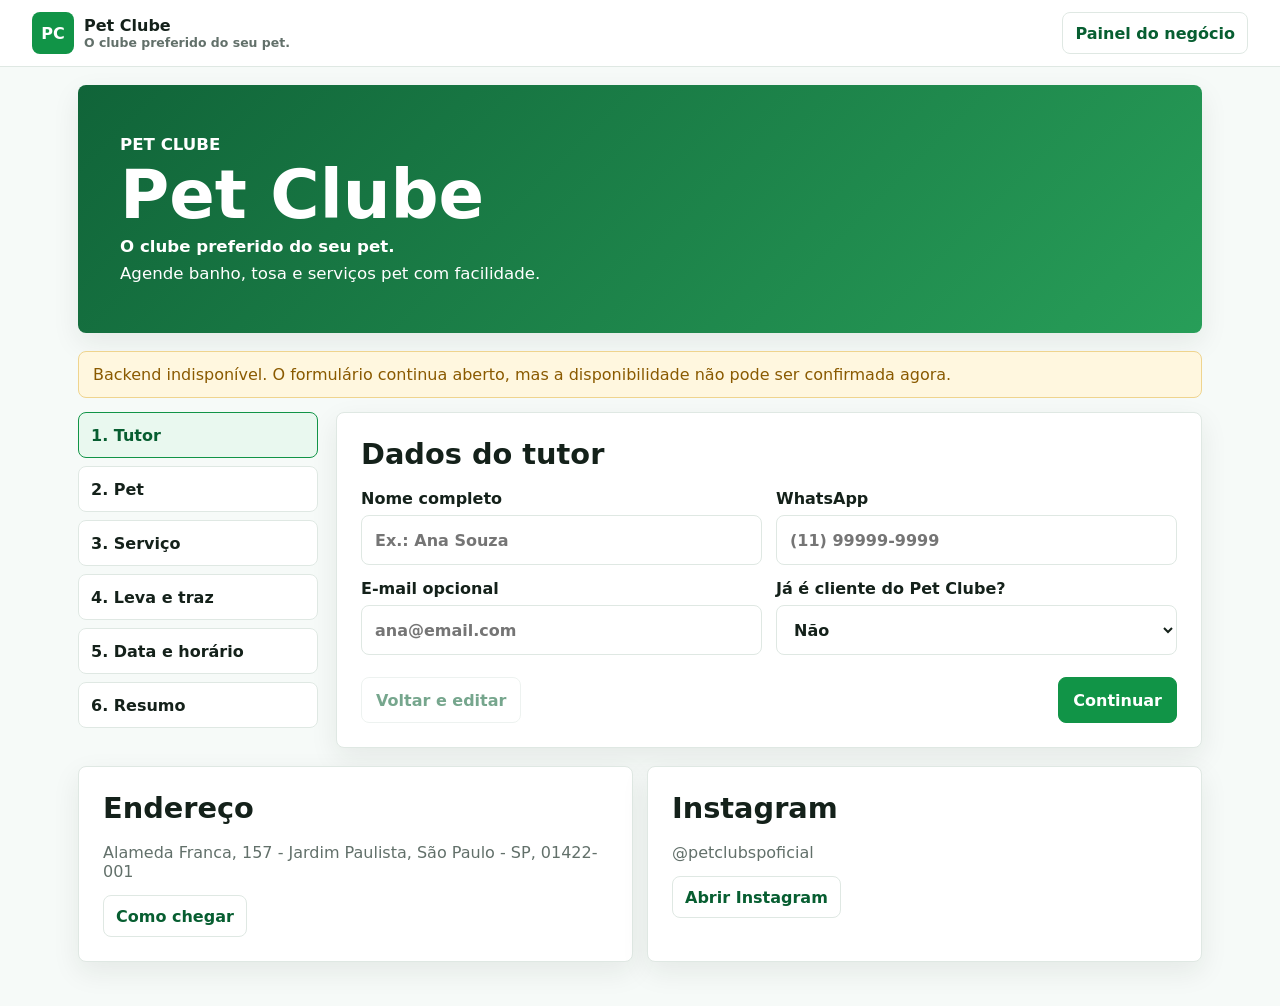
==== index.html @ 9b39ac16 "Add files via upload" ====
<!doctype html>
<html lang="pt-BR">
  <head>
    <meta charset="UTF-8" />
    <meta name="viewport" content="width=device-width, initial-scale=1.0" />
    <title>Pet Clube | Agendamento</title>
    <link rel="stylesheet" href="styles.css" />
    <script>
      window.PETCLUB_API_URL = window.location.hostname.endsWith("github.io")
        ? "https://api.petintelligence.com.br"
        : "";
    </script>
    <script src="app.js" defer></script>
  </head>
  <body class="client-shell">
    <header class="client-topbar">
      <a class="client-brand" href="index.html" aria-label="Pet Clube">
        <span>PC</span>
        <div>
          <strong>Pet Clube</strong>
          <small>O clube preferido do seu pet.</small>
        </div>
      </a>
      <a class="owner-entry" href="owner.html">Painel do negócio</a>
    </header>

    <main class="client-main">
      <section class="client-hero compact-hero">
        <div>
          <p class="eyebrow">Pet Clube</p>
          <h1>Pet Clube</h1>
          <p class="hero-slogan">O clube preferido do seu pet.</p>
          <p>Agende banho, tosa e serviços pet com facilidade.</p>
        </div>
      </section>

      <div id="api-warning" class="notice hidden"></div>
      <div id="success-message" class="success hidden">
        <strong>Agendamento recebido!</strong>
        <span>Em breve a equipe do Pet Clube irá confirmar.</span>
      </div>

      <section class="step-layout">
        <aside class="steps-nav" aria-label="Etapas do agendamento">
          <button class="step-tab active" type="button" data-step="0">1. Tutor</button>
          <button class="step-tab" type="button" data-step="1">2. Pet</button>
          <button class="step-tab" type="button" data-step="2">3. Serviço</button>
          <button class="step-tab" type="button" data-step="3">4. Leva e traz</button>
          <button class="step-tab" type="button" data-step="4">5. Data e horário</button>
          <button class="step-tab" type="button" data-step="5">6. Resumo</button>
        </aside>

        <form id="booking-form" class="step-panel">
          <div class="form-step active" data-step-panel="0">
            <h2>Dados do tutor</h2>
            <div class="field-grid two">
              <label>Nome completo
                <input name="tutor_name" autocomplete="name" required placeholder="Ex.: Ana Souza" />
              </label>
              <label>WhatsApp
                <input name="whatsapp" inputmode="tel" autocomplete="tel" required placeholder="(11) 99999-9999" />
              </label>
              <label>E-mail opcional
                <input name="email" type="email" autocomplete="email" placeholder="ana@email.com" />
              </label>
              <label>Já é cliente do Pet Clube?
                <select name="returning_customer" id="returning-customer" required>
                  <option value="Não">Não</option>
                  <option value="Sim">Sim</option>
                </select>
              </label>
            </div>
            <div id="known-client-box" class="known-client hidden">
              <button type="button" id="load-known-client" class="button secondary">Buscar dados salvos por WhatsApp</button>
              <p id="known-client-message" class="muted">Usa dados salvos neste navegador quando existirem.</p>
            </div>
          </div>

          <div class="form-step" data-step-panel="1">
            <h2>Dados do pet</h2>
            <div class="field-grid two">
              <label>Nome do pet
                <input name="pet_name" required placeholder="Ex.: Jack" />
              </label>
              <label>Tipo do pet
                <select name="pet_type" required>
                  <option>Cachorro</option>
                  <option>Gato</option>
                  <option>Outro</option>
                </select>
              </label>
              <label>Porte
                <select name="pet_size" required>
                  <option>Pequeno</option>
                  <option>Médio</option>
                  <option>Grande</option>
                  <option>Gigante</option>
                </select>
              </label>
              <label class="span-2">Observações/preferências
                <textarea name="notes" placeholder="Alergia, medo, preferência de shampoo, comportamento ou cuidado especial"></textarea>
              </label>
            </div>
          </div>

          <div class="form-step" data-step-panel="2">
            <h2>Escolha o serviço</h2>
            <p class="step-copy">Escolha um serviço principal obrigatório e, se quiser, adicione extras.</p>
            <h3>Serviço principal</h3>
            <div id="primary-service-options" class="service-grid"></div>
            <h3>Serviços adicionais</h3>
            <div id="additional-service-options" class="addon-grid"></div>
          </div>

          <div class="form-step" data-step-panel="3">
            <h2>Leva e traz</h2>
            <label>Você precisa de leva e traz?
              <select name="transport_option" id="transport-option" required>
                <option>Não, vou levar até a loja</option>
                <option>Sim, buscar meu pet</option>
                <option>Sim, entregar meu pet</option>
                <option>Sim, buscar e entregar</option>
              </select>
            </label>
            <p id="dog-taxi-note" class="field-note hidden">Dog Taxi foi escolhido como adicional e aparecerá no resumo.</p>
            <div id="transport-fields" class="field-grid two hidden">
              <label>Endereço completo
                <input name="address" placeholder="Rua, número" />
              </label>
              <label>Complemento
                <input name="address_complement" placeholder="Apto, bloco, casa" />
              </label>
              <label>Bairro
                <input name="neighborhood" placeholder="Ex.: Jardim Paulista" />
              </label>
              <label>Ponto de referência
                <input name="reference_point" placeholder="Ex.: próximo à padaria" />
              </label>
              <label>Link de localização opcional
                <input name="location_link" type="url" placeholder="https://..." />
              </label>
              <label>Melhor horário para buscar
                <input name="preferred_pickup_time" type="time" />
              </label>
            </div>
          </div>

          <div class="form-step" data-step-panel="4">
            <h2>Data e horário</h2>
            <div class="field-grid two">
              <label>Data desejada
                <input name="appointment_date" id="appointment-date" type="date" required />
              </label>
              <label>Horário desejado
                <select name="appointment_hour" id="appointment-hour" required>
                  <option value="">Selecione uma data</option>
                </select>
              </label>
            </div>
            <p id="date-message" class="field-note"></p>
            <div class="business-hours-box">
              <strong>Horário de funcionamento</strong>
              <span>Segunda a sexta: 09:00 - 17:30</span>
              <span>Sábado: 09:00 - 16:30</span>
              <span>Domingo: Fechado</span>
            </div>
          </div>

          <div class="form-step" data-step-panel="5">
            <h2>Resumo</h2>
            <div id="booking-summary" class="summary-list"></div>
          </div>

          <div class="form-actions">
            <button type="button" class="button secondary" id="back-button">Voltar e editar</button>
            <button type="button" class="button" id="next-button">Continuar</button>
            <button type="submit" class="button primary hidden" id="confirm-button">Confirmar agendamento</button>
          </div>
        </form>
      </section>

      <section class="info-grid">
        <article class="info-card">
          <h2>Endereço</h2>
          <p>Alameda Franca, 157 - Jardim Paulista, São Paulo - SP, 01422-001</p>
          <a class="button-link secondary" href="https://www.google.com/maps/place/Alameda+Franca,+157+-+Jardim+Paulista,+S%C3%A3o+Paulo+-+SP,+01422-001/@-23.5676,-46.657,17z/data=!4m6!3m5!1s0x94ce59c5cbec8611:0x60436cb995cb015e!8m2!3d-23.5676645!4d-46.6570084!16s%2Fg%2F11rgfzb416?hl=en&entry=ttu&g_ep=EgoyMDI2MDYyOS4wIKXMDSoASAFQAw%3D%3D" target="_blank" rel="noreferrer">Como chegar</a>
        </article>
        <article class="info-card">
          <h2>Instagram</h2>
          <p>@petclubspoficial</p>
          <a class="button-link secondary" href="https://instagram.com/petclubspoficial" target="_blank" rel="noreferrer">Abrir Instagram</a>
        </article>
      </section>
    </main>
  </body>
</html>
---- styles.css ----
:root {
  --green: #119447;
  --green-dark: #075e31;
  --green-soft: #e9f8ef;
  --ink: #14211a;
  --muted: #62706a;
  --line: #dfe8e3;
  --bg: #f6faf8;
  --white: #ffffff;
  --warning: #8a5a00;
  --warning-bg: #fff7df;
  --success-bg: #e5f7ec;
  --danger: #b3261e;
  --radius: 8px;
  --shadow: 0 10px 28px rgba(20, 33, 26, 0.08);
}

* { box-sizing: border-box; }
html { scroll-behavior: smooth; }
body {
  margin: 0;
  color: var(--ink);
  background: var(--bg);
  font-family: Inter, ui-sans-serif, system-ui, -apple-system, BlinkMacSystemFont, "Segoe UI", sans-serif;
}
button, input, select, textarea { font: inherit; }
a { color: inherit; }
.hidden { display: none !important; }
.muted { color: var(--muted); }

.client-topbar, .owner-topbar {
  position: sticky;
  top: 0;
  z-index: 20;
  display: flex;
  align-items: center;
  justify-content: space-between;
  gap: 14px;
  padding: 12px clamp(14px, 4vw, 32px);
  background: rgba(255, 255, 255, .95);
  border-bottom: 1px solid var(--line);
  backdrop-filter: blur(12px);
}
.client-brand, .owner-brand {
  display: inline-flex;
  align-items: center;
  gap: 10px;
  color: var(--ink);
  text-decoration: none;
}
.client-brand span, .owner-brand span {
  display: grid;
  width: 42px;
  height: 42px;
  place-items: center;
  color: var(--white);
  background: var(--green);
  border-radius: var(--radius);
  font-weight: 900;
}
.client-brand strong, .client-brand small, .owner-brand strong, .owner-brand small { display: block; }
.client-brand small, .owner-brand small { color: var(--muted); font-size: .78rem; font-weight: 700; }
.owner-entry, .button-link {
  display: inline-flex;
  align-items: center;
  justify-content: center;
  min-height: 42px;
  padding: 9px 12px;
  border: 1px solid var(--line);
  border-radius: var(--radius);
  background: var(--white);
  color: var(--green-dark);
  text-decoration: none;
  font-weight: 800;
}

.client-main, .owner-page {
  width: min(1180px, 100%);
  margin: 0 auto;
  padding: 18px clamp(12px, 4vw, 28px) 44px;
}
.client-hero {
  margin-bottom: 18px;
  padding: clamp(22px, 5vw, 42px);
  color: var(--white);
  background: linear-gradient(135deg, rgba(7, 94, 49, .96), rgba(17, 148, 71, .9));
  border-radius: var(--radius);
  box-shadow: var(--shadow);
}
.compact-hero h1 {
  margin: 6px 0;
  font-size: clamp(2.3rem, 9vw, 4.2rem);
  line-height: 1;
  letter-spacing: 0;
}
.client-hero p { max-width: 640px; margin: 8px 0; font-size: 1.04rem; }
.eyebrow { margin: 0 0 8px; font-size: .78rem; font-weight: 900; text-transform: uppercase; }
.hero-slogan { font-weight: 800; }

.step-layout {
  display: grid;
  grid-template-columns: 240px minmax(0, 1fr);
  gap: 18px;
  align-items: start;
}
.steps-nav {
  display: grid;
  gap: 8px;
  position: sticky;
  top: 82px;
}
.step-tab {
  width: 100%;
  min-height: 46px;
  padding: 12px;
  border: 1px solid var(--line);
  border-radius: var(--radius);
  background: var(--white);
  color: var(--ink);
  text-align: left;
  cursor: pointer;
  font-weight: 750;
}
.step-tab.active {
  color: var(--green-dark);
  background: var(--green-soft);
  border-color: var(--green);
  font-weight: 900;
}
.step-panel, .info-card, .owner-panel {
  background: var(--white);
  border: 1px solid var(--line);
  border-radius: var(--radius);
  padding: clamp(16px, 4vw, 24px);
  box-shadow: var(--shadow);
}
.form-step { display: none; }
.form-step.active { display: block; }
h1, h2, h3 { letter-spacing: 0; }
h2 { margin: 0 0 18px; font-size: clamp(1.35rem, 4vw, 1.8rem); }
h3 { margin: 18px 0 10px; font-size: 1rem; }
.step-copy { margin: -8px 0 8px; color: var(--muted); }

.field-grid { display: grid; gap: 14px; }
.field-grid.two { grid-template-columns: repeat(2, minmax(0, 1fr)); }
.span-2 { grid-column: 1 / -1; }
label { display: grid; gap: 7px; color: var(--ink); font-weight: 800; }
input, select, textarea {
  width: 100%;
  min-height: 50px;
  padding: 12px 13px;
  color: var(--ink);
  background: var(--white);
  border: 1px solid var(--line);
  border-radius: var(--radius);
}
textarea { min-height: 104px; resize: vertical; line-height: 1.45; }
input:focus, select:focus, textarea:focus {
  outline: 3px solid rgba(17, 148, 71, .18);
  border-color: var(--green);
}
.known-client, .business-hours-box, .field-note {
  margin-top: 14px;
}
.known-client, .business-hours-box {
  display: grid;
  gap: 7px;
  padding: 12px;
  background: var(--green-soft);
  border: 1px solid rgba(17, 148, 71, .24);
  border-radius: var(--radius);
}
.business-hours-box span { color: var(--muted); }
.field-note { color: var(--muted); font-weight: 750; }
.warning-text { color: var(--warning); }

.service-grid {
  display: grid;
  grid-template-columns: repeat(3, minmax(0, 1fr));
  gap: 10px;
}
.service-card, .addon-card {
  min-height: 86px;
  padding: 14px;
  border: 1px solid var(--line);
  border-radius: var(--radius);
  background: var(--white);
  text-align: left;
  cursor: pointer;
}
.service-card.active, .addon-card:has(input:checked) {
  border-color: var(--green);
  background: var(--green-soft);
}
.service-card strong, .service-card small, .addon-card strong, .addon-card small { display: block; }
.service-card small, .addon-card small { margin-top: 6px; color: var(--muted); }
.addon-grid { display: grid; grid-template-columns: repeat(3, minmax(0, 1fr)); gap: 10px; }
.addon-card { display: flex; align-items: flex-start; gap: 10px; font-weight: 700; }
.addon-card input { width: 20px; min-height: 20px; margin-top: 2px; }

.form-actions {
  display: flex;
  justify-content: space-between;
  gap: 10px;
  margin-top: 22px;
}
.button, .status-button {
  display: inline-flex;
  align-items: center;
  justify-content: center;
  min-height: 46px;
  padding: 10px 14px;
  border: 1px solid var(--green);
  border-radius: var(--radius);
  background: var(--green);
  color: var(--white);
  font-weight: 900;
  cursor: pointer;
  text-decoration: none;
}
.button.secondary, .button-link.secondary {
  background: var(--white);
  color: var(--green-dark);
  border-color: var(--line);
}
.button.primary { background: var(--green); color: var(--white); }
.button:disabled { cursor: not-allowed; opacity: .55; }
.summary-list { display: grid; gap: 10px; }
.summary-item {
  display: flex;
  justify-content: space-between;
  gap: 12px;
  padding: 11px 0;
  border-bottom: 1px solid var(--line);
}
.summary-item span { color: var(--muted); }
.summary-item strong { text-align: right; }
.notice, .success {
  display: grid;
  gap: 4px;
  margin-bottom: 14px;
  padding: 13px 14px;
  border-radius: var(--radius);
}
.notice { color: var(--warning); background: var(--warning-bg); border: 1px solid #efd48e; }
.success { background: var(--success-bg); border: 1px solid #b9dfc7; }
.info-grid { display: grid; grid-template-columns: repeat(2, minmax(0, 1fr)); gap: 14px; margin-top: 18px; }
.info-card p { margin: 0 0 14px; color: var(--muted); }

.owner-shell { background: #f5f7f6; }
.owner-topbar { position: sticky; max-width: none; }
.owner-page { max-width: 1180px; }
.owner-heading {
  display: flex;
  align-items: end;
  justify-content: space-between;
  gap: 16px;
  margin: 8px 0 16px;
}
.owner-heading p { margin: 0 0 8px; color: var(--green-dark); font-weight: 900; }
.owner-heading h1 { margin: 0; font-size: clamp(1.7rem, 5vw, 2.8rem); }
.owner-tools { padding: 10px 12px; background: var(--white); border: 1px dashed var(--line); border-radius: var(--radius); }
.filters-row { display: grid; grid-template-columns: 220px 220px; gap: 12px; margin-bottom: 14px; }
.table-wrap { overflow-x: auto; }
table { width: 100%; border-collapse: collapse; min-width: 820px; }
th, td { padding: 13px 12px; border-bottom: 1px solid var(--line); text-align: left; vertical-align: top; }
th { color: var(--muted); font-size: .82rem; text-transform: uppercase; }
td span, td small { display: block; margin-top: 4px; color: var(--muted); }
.status-pill {
  display: inline-flex;
  min-width: 96px;
  justify-content: center;
  padding: 6px 9px;
  border-radius: 999px;
  background: var(--green-soft);
  color: var(--green-dark);
  font-weight: 850;
}
.status-cancelado { color: var(--danger); background: #fdeceb; }
.status-finalizado { color: #425466; background: #eef2f5; }
.status-actions { display: flex; flex-wrap: wrap; gap: 7px; max-width: 440px; }
.status-button { min-height: 34px; padding: 7px 9px; font-size: .82rem; background: #ffffff; color: var(--green-dark); border-color: var(--line); }

@media (max-width: 860px) {
  .client-topbar, .owner-topbar, .owner-heading { align-items: stretch; flex-direction: column; }
  .owner-entry, .owner-topbar .button-link { width: 100%; }
  .step-layout { grid-template-columns: 1fr; }
  .steps-nav {
    position: static;
    grid-template-columns: repeat(2, minmax(0, 1fr));
  }
  .step-tab { min-height: 44px; padding: 10px; }
  .field-grid.two, .service-grid, .addon-grid, .info-grid, .filters-row { grid-template-columns: 1fr; }
  .span-2 { grid-column: auto; }
  .form-actions { flex-direction: column; }
  .form-actions .button { width: 100%; }
  .summary-item { align-items: flex-start; flex-direction: column; gap: 4px; }
  .summary-item strong { text-align: left; }
}
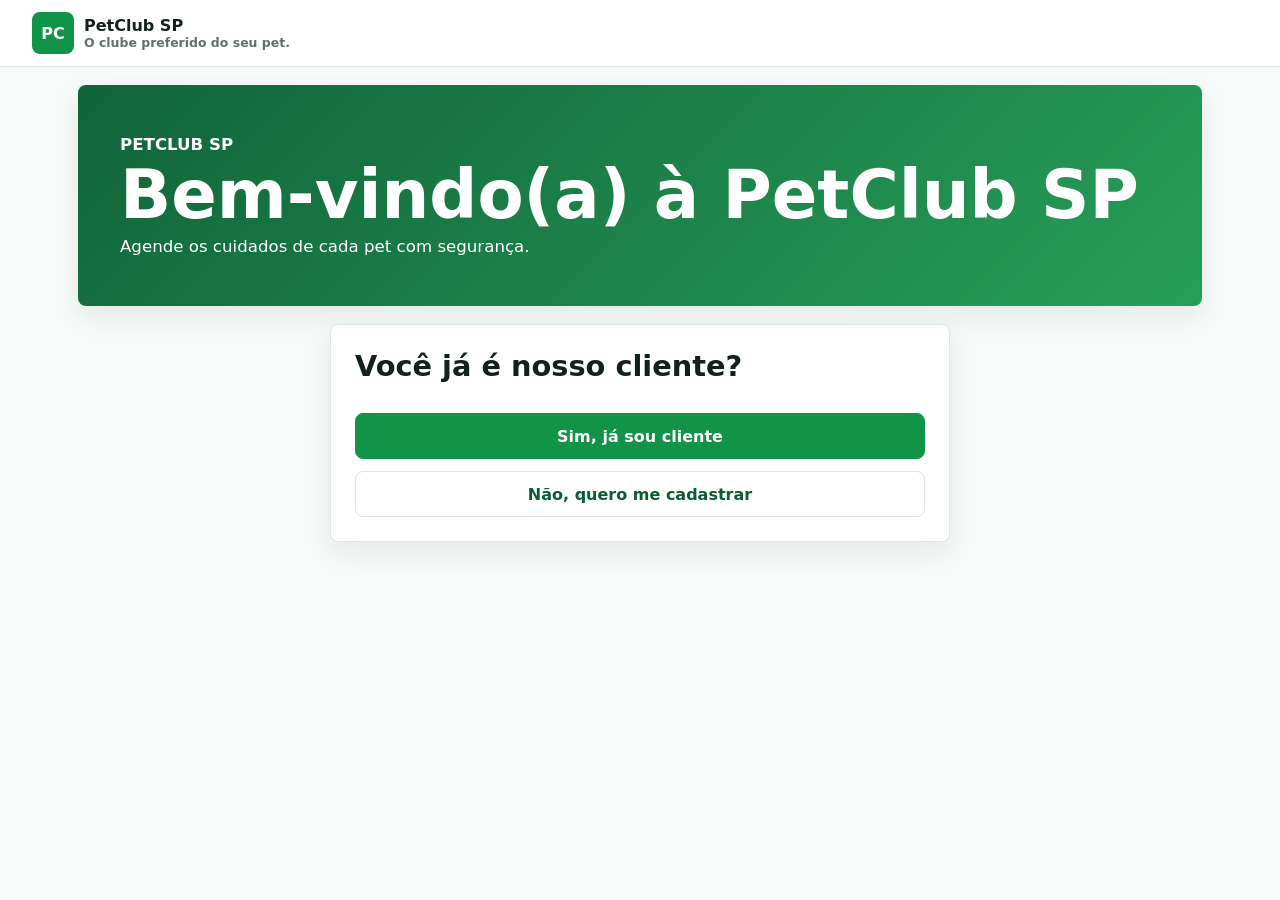
==== commit f22897c0: "Add files via upload Deploy reduced V1 customer and pet profiles" ====
--- a/index.html
+++ b/index.html
@@ -1,196 +1,12 @@
-<!doctype html>
-<html lang="pt-BR">
-  <head>
-    <meta charset="UTF-8" />
-    <meta name="viewport" content="width=device-width, initial-scale=1.0" />
-    <title>Pet Clube | Agendamento</title>
-    <link rel="stylesheet" href="styles.css" />
-    <script>
-      window.PETCLUB_API_URL = window.location.hostname.endsWith("github.io")
-        ? "https://api.petintelligence.com.br"
-        : "";
-    </script>
-    <script src="app.js" defer></script>
-  </head>
-  <body class="client-shell">
-    <header class="client-topbar">
-      <a class="client-brand" href="index.html" aria-label="Pet Clube">
-        <span>PC</span>
-        <div>
-          <strong>Pet Clube</strong>
-          <small>O clube preferido do seu pet.</small>
-        </div>
-      </a>
-      <a class="owner-entry" href="owner.html">Painel do negócio</a>
-    </header>
-
-    <main class="client-main">
-      <section class="client-hero compact-hero">
-        <div>
-          <p class="eyebrow">Pet Clube</p>
-          <h1>Pet Clube</h1>
-          <p class="hero-slogan">O clube preferido do seu pet.</p>
-          <p>Agende banho, tosa e serviços pet com facilidade.</p>
-        </div>
-      </section>
-
-      <div id="api-warning" class="notice hidden"></div>
-      <div id="success-message" class="success hidden">
-        <strong>Agendamento recebido!</strong>
-        <span>Em breve a equipe do Pet Clube irá confirmar.</span>
-      </div>
-
-      <section class="step-layout">
-        <aside class="steps-nav" aria-label="Etapas do agendamento">
-          <button class="step-tab active" type="button" data-step="0">1. Tutor</button>
-          <button class="step-tab" type="button" data-step="1">2. Pet</button>
-          <button class="step-tab" type="button" data-step="2">3. Serviço</button>
-          <button class="step-tab" type="button" data-step="3">4. Leva e traz</button>
-          <button class="step-tab" type="button" data-step="4">5. Data e horário</button>
-          <button class="step-tab" type="button" data-step="5">6. Resumo</button>
-        </aside>
-
-        <form id="booking-form" class="step-panel">
-          <div class="form-step active" data-step-panel="0">
-            <h2>Dados do tutor</h2>
-            <div class="field-grid two">
-              <label>Nome completo
-                <input name="tutor_name" autocomplete="name" required placeholder="Ex.: Ana Souza" />
-              </label>
-              <label>WhatsApp
-                <input name="whatsapp" inputmode="tel" autocomplete="tel" required placeholder="(11) 99999-9999" />
-              </label>
-              <label>E-mail opcional
-                <input name="email" type="email" autocomplete="email" placeholder="ana@email.com" />
-              </label>
-              <label>Já é cliente do Pet Clube?
-                <select name="returning_customer" id="returning-customer" required>
-                  <option value="Não">Não</option>
-                  <option value="Sim">Sim</option>
-                </select>
-              </label>
-            </div>
-            <div id="known-client-box" class="known-client hidden">
-              <button type="button" id="load-known-client" class="button secondary">Buscar dados salvos por WhatsApp</button>
-              <p id="known-client-message" class="muted">Usa dados salvos neste navegador quando existirem.</p>
-            </div>
-          </div>
-
-          <div class="form-step" data-step-panel="1">
-            <h2>Dados do pet</h2>
-            <div class="field-grid two">
-              <label>Nome do pet
-                <input name="pet_name" required placeholder="Ex.: Jack" />
-              </label>
-              <label>Tipo do pet
-                <select name="pet_type" required>
-                  <option>Cachorro</option>
-                  <option>Gato</option>
-                  <option>Outro</option>
-                </select>
-              </label>
-              <label>Porte
-                <select name="pet_size" required>
-                  <option>Pequeno</option>
-                  <option>Médio</option>
-                  <option>Grande</option>
-                  <option>Gigante</option>
-                </select>
-              </label>
-              <label class="span-2">Observações/preferências
-                <textarea name="notes" placeholder="Alergia, medo, preferência de shampoo, comportamento ou cuidado especial"></textarea>
-              </label>
-            </div>
-          </div>
-
-          <div class="form-step" data-step-panel="2">
-            <h2>Escolha o serviço</h2>
-            <p class="step-copy">Escolha um serviço principal obrigatório e, se quiser, adicione extras.</p>
-            <h3>Serviço principal</h3>
-            <div id="primary-service-options" class="service-grid"></div>
-            <h3>Serviços adicionais</h3>
-            <div id="additional-service-options" class="addon-grid"></div>
-          </div>
-
-          <div class="form-step" data-step-panel="3">
-            <h2>Leva e traz</h2>
-            <label>Você precisa de leva e traz?
-              <select name="transport_option" id="transport-option" required>
-                <option>Não, vou levar até a loja</option>
-                <option>Sim, buscar meu pet</option>
-                <option>Sim, entregar meu pet</option>
-                <option>Sim, buscar e entregar</option>
-              </select>
-            </label>
-            <p id="dog-taxi-note" class="field-note hidden">Dog Taxi foi escolhido como adicional e aparecerá no resumo.</p>
-            <div id="transport-fields" class="field-grid two hidden">
-              <label>Endereço completo
-                <input name="address" placeholder="Rua, número" />
-              </label>
-              <label>Complemento
-                <input name="address_complement" placeholder="Apto, bloco, casa" />
-              </label>
-              <label>Bairro
-                <input name="neighborhood" placeholder="Ex.: Jardim Paulista" />
-              </label>
-              <label>Ponto de referência
-                <input name="reference_point" placeholder="Ex.: próximo à padaria" />
-              </label>
-              <label>Link de localização opcional
-                <input name="location_link" type="url" placeholder="https://..." />
-              </label>
-              <label>Melhor horário para buscar
-                <input name="preferred_pickup_time" type="time" />
-              </label>
-            </div>
-          </div>
-
-          <div class="form-step" data-step-panel="4">
-            <h2>Data e horário</h2>
-            <div class="field-grid two">
-              <label>Data desejada
-                <input name="appointment_date" id="appointment-date" type="date" required />
-              </label>
-              <label>Horário desejado
-                <select name="appointment_hour" id="appointment-hour" required>
-                  <option value="">Selecione uma data</option>
-                </select>
-              </label>
-            </div>
-            <p id="date-message" class="field-note"></p>
-            <div class="business-hours-box">
-              <strong>Horário de funcionamento</strong>
-              <span>Segunda a sexta: 09:00 - 17:30</span>
-              <span>Sábado: 09:00 - 16:30</span>
-              <span>Domingo: Fechado</span>
-            </div>
-          </div>
-
-          <div class="form-step" data-step-panel="5">
-            <h2>Resumo</h2>
-            <div id="booking-summary" class="summary-list"></div>
-          </div>
-
-          <div class="form-actions">
-            <button type="button" class="button secondary" id="back-button">Voltar e editar</button>
-            <button type="button" class="button" id="next-button">Continuar</button>
-            <button type="submit" class="button primary hidden" id="confirm-button">Confirmar agendamento</button>
-          </div>
-        </form>
-      </section>
-
-      <section class="info-grid">
-        <article class="info-card">
-          <h2>Endereço</h2>
-          <p>Alameda Franca, 157 - Jardim Paulista, São Paulo - SP, 01422-001</p>
-          <a class="button-link secondary" href="https://www.google.com/maps/place/Alameda+Franca,+157+-+Jardim+Paulista,+S%C3%A3o+Paulo+-+SP,+01422-001/@-23.5676,-46.657,17z/data=!4m6!3m5!1s0x94ce59c5cbec8611:0x60436cb995cb015e!8m2!3d-23.5676645!4d-46.6570084!16s%2Fg%2F11rgfzb416?hl=en&entry=ttu&g_ep=EgoyMDI2MDYyOS4wIKXMDSoASAFQAw%3D%3D" target="_blank" rel="noreferrer">Como chegar</a>
-        </article>
-        <article class="info-card">
-          <h2>Instagram</h2>
-          <p>@petclubspoficial</p>
-          <a class="button-link secondary" href="https://instagram.com/petclubspoficial" target="_blank" rel="noreferrer">Abrir Instagram</a>
-        </article>
-      </section>
-    </main>
-  </body>
-</html>
+<!doctype html><html lang="pt-BR"><head><meta charset="UTF-8"><meta name="viewport" content="width=device-width,initial-scale=1"><title>PetClub SP | Agendamento</title><link rel="stylesheet" href="styles.css"><script>window.PETCLUB_API_URL=window.location.hostname.endsWith("github.io")?"https://api.petintelligence.com.br":"";</script><script src="app.js" defer></script></head>
+<body class="client-shell"><header class="client-topbar"><a class="client-brand" href="index.html"><span>PC</span><div><strong>PetClub SP</strong><small>O clube preferido do seu pet.</small></div></a></header><main class="client-main">
+<section class="client-hero compact-hero"><p class="eyebrow">PetClub SP</p><h1>Bem-vindo(a) à PetClub SP</h1><p>Agende os cuidados de cada pet com segurança.</p></section><div id="notice" class="notice hidden"></div><div id="success" class="success hidden"></div>
+<section id="welcome" class="step-panel auth-choice"><h2>Você já é nosso cliente?</h2><button class="button primary" data-auth="login">Sim, já sou cliente</button><button class="button secondary" data-auth="register">Não, quero me cadastrar</button></section>
+<section id="auth" class="step-panel hidden"><button type="button" class="button secondary" id="auth-back">Voltar</button><form id="login-form" class="hidden"><h2>Entrar</h2><div class="field-grid two"><label>WhatsApp<input name="whatsapp" inputmode="tel" required placeholder="(11) 99999-9999"></label><label>PIN de 6 números<input name="pin" inputmode="numeric" pattern="\d{6}" maxlength="6" type="password" required></label></div><button class="button primary">Entrar</button></form>
+<form id="register-form" class="hidden"><h2>Cadastro do tutor</h2><div class="field-grid two"><label>Nome completo<input name="tutor_name" required></label><label>WhatsApp<input name="whatsapp" inputmode="tel" required placeholder="(11) 99999-9999"></label><label>E-mail opcional<input name="email" type="email"></label><label>Crie um PIN de 6 números<input name="pin" inputmode="numeric" pattern="\d{6}" maxlength="6" type="password" required></label></div><h3>Primeiro pet</h3><div id="registration-pet"></div><button class="button primary">Cadastrar</button></form></section>
+<section id="customer-app" class="hidden"><div class="owner-heading"><div><p>Conta do cliente</p><h1 id="customer-name"></h1></div><button id="logout" class="button secondary">Sair</button></div>
+<section class="step-panel"><div class="section-heading"><h2>Meus pets</h2><button id="new-pet" class="button secondary">Cadastrar novo pet</button></div><div id="pets-list" class="pet-profile-list"></div><form id="pet-form" class="hidden pet-editor"><h3 id="pet-form-title">Cadastrar novo pet</h3><input type="hidden" name="pet_id"><div id="pet-fields"></div><div class="form-actions"><button type="button" id="cancel-pet" class="button secondary">Cancelar</button><button class="button primary">Salvar pet</button></div></form></section>
+<form id="booking-form" class="step-panel booking-panel"><h2>Novo agendamento</h2><h3>Selecione os pets e o serviço de cada um</h3><div id="booking-pets" class="booking-pet-list"></div><div id="date-fields" class="field-grid two"><label id="timed-date-label">Data desejada<input name="appointment_date" type="date"></label><label id="timed-hour-label">Horário<select name="appointment_hour"><option value="">Selecione a data</option></select></label><label id="entry-label" class="hidden">Data de entrada<input name="entry_date" type="date"></label><label id="exit-label" class="hidden">Data de saída<input name="exit_date" type="date"></label></div><p id="duration-note" class="field-note"></p>
+<h3>Leva e traz</h3><label>Opção de transporte<select name="transport_option"><option>Não, vou levar até a loja</option><option>Sim, buscar meu pet</option><option>Sim, entregar meu pet</option><option>Sim, buscar e entregar</option></select></label><div id="transport-fields" class="field-grid two hidden"><label>Endereço completo<input name="address"></label><label>Complemento<input name="address_complement"></label><label>Bairro<input name="neighborhood"></label><label>Ponto de referência<input name="reference_point"></label><label>Link de localização opcional<input name="location_link" type="url"></label></div>
+<h3>Observações</h3><label>Observação opcional<textarea name="notes" placeholder="Cuidados especiais para este agendamento"></textarea></label><button class="button primary" type="submit">Confirmar agendamento</button></form></section>
+</main></body></html>
--- a/styles.css
+++ b/styles.css
@@ -173,6 +173,28 @@
 .business-hours-box span { color: var(--muted); }
 .field-note { color: var(--muted); font-weight: 750; }
 .warning-text { color: var(--warning); }
+.add-pet-button { margin-top: 14px; }
+.additional-pet {
+  margin: 18px 0 0;
+  padding: 14px;
+  border: 1px solid var(--line);
+  border-radius: var(--radius);
+}
+.additional-pet legend { padding: 0 6px; font-weight: 900; }
+.additional-pet .remove-pet { margin-top: 12px; }
+.owner-pet + .owner-pet { margin-top: 9px; padding-top: 9px; border-top: 1px solid var(--line); }
+.transport-action {
+  display: grid;
+  grid-template-columns: minmax(110px, 150px) auto;
+  gap: 7px;
+  align-items: end;
+  margin-top: 10px;
+  padding-top: 10px;
+  border-top: 1px solid var(--line);
+}
+.transport-action label { font-size: .78rem; }
+.transport-action input { min-height: 36px; padding: 7px 9px; }
+.transport-action small { grid-column: 1 / -1; }
 
 .service-grid {
   display: grid;
@@ -259,13 +281,16 @@
 }
 .owner-heading p { margin: 0 0 8px; color: var(--green-dark); font-weight: 900; }
 .owner-heading h1 { margin: 0; font-size: clamp(1.7rem, 5vw, 2.8rem); }
-.owner-tools { padding: 10px 12px; background: var(--white); border: 1px dashed var(--line); border-radius: var(--radius); }
+.owner-tools { display: flex; gap: 8px; padding: 10px 12px; background: var(--white); border: 1px solid var(--line); border-radius: var(--radius); }
+.owner-auth { max-width: 460px; margin: 42px auto; }
+.owner-auth h1 { margin: 0 0 18px; font-size: 1.8rem; }
+.auth-form { display: grid; gap: 14px; }
 .filters-row { display: grid; grid-template-columns: 220px 220px; gap: 12px; margin-bottom: 14px; }
 .table-wrap { overflow-x: auto; }
-table { width: 100%; border-collapse: collapse; min-width: 820px; }
+table { width: 100%; border-collapse: collapse; min-width: 980px; }
 th, td { padding: 13px 12px; border-bottom: 1px solid var(--line); text-align: left; vertical-align: top; }
 th { color: var(--muted); font-size: .82rem; text-transform: uppercase; }
-td span, td small { display: block; margin-top: 4px; color: var(--muted); }
+td span, td small { display: block; margin-top: 4px; color: var(--muted); line-height: 1.35; }
 .status-pill {
   display: inline-flex;
   min-width: 96px;
@@ -297,3 +322,5 @@
   .summary-item { align-items: flex-start; flex-direction: column; gap: 4px; }
   .summary-item strong { text-align: left; }
 }
+.auth-choice{display:grid;gap:12px;max-width:620px;margin:auto}.auth-choice .button{width:100%}#auth form{display:grid;gap:18px}.section-heading{display:flex;justify-content:space-between;align-items:center;gap:12px}.pet-profile-list,.booking-pet-list{display:grid;gap:12px}.pet-profile,.booking-pet{display:flex;align-items:center;justify-content:space-between;gap:14px;padding:14px;border:1px solid var(--line);border-radius:var(--radius);background:#fff}.pet-profile>div,.booking-pet>span{display:grid;gap:4px}.pet-profile.inactive{opacity:.62}.pet-profile .button{min-height:36px;padding:7px 10px}.booking-pet{grid-template-columns:auto 1fr minmax(160px,220px);cursor:pointer}.booking-pet>input{width:22px;min-height:22px}.booking-panel{margin-top:18px;display:grid;gap:16px}.pet-editor{margin-top:18px;padding-top:18px;border-top:1px solid var(--line)}label small,.pet-profile small,.booking-pet small{color:var(--muted)}
+@media(max-width:680px){.section-heading,.pet-profile{align-items:stretch;flex-direction:column}.booking-pet{grid-template-columns:auto 1fr}.booking-pet select{grid-column:1/-1}}
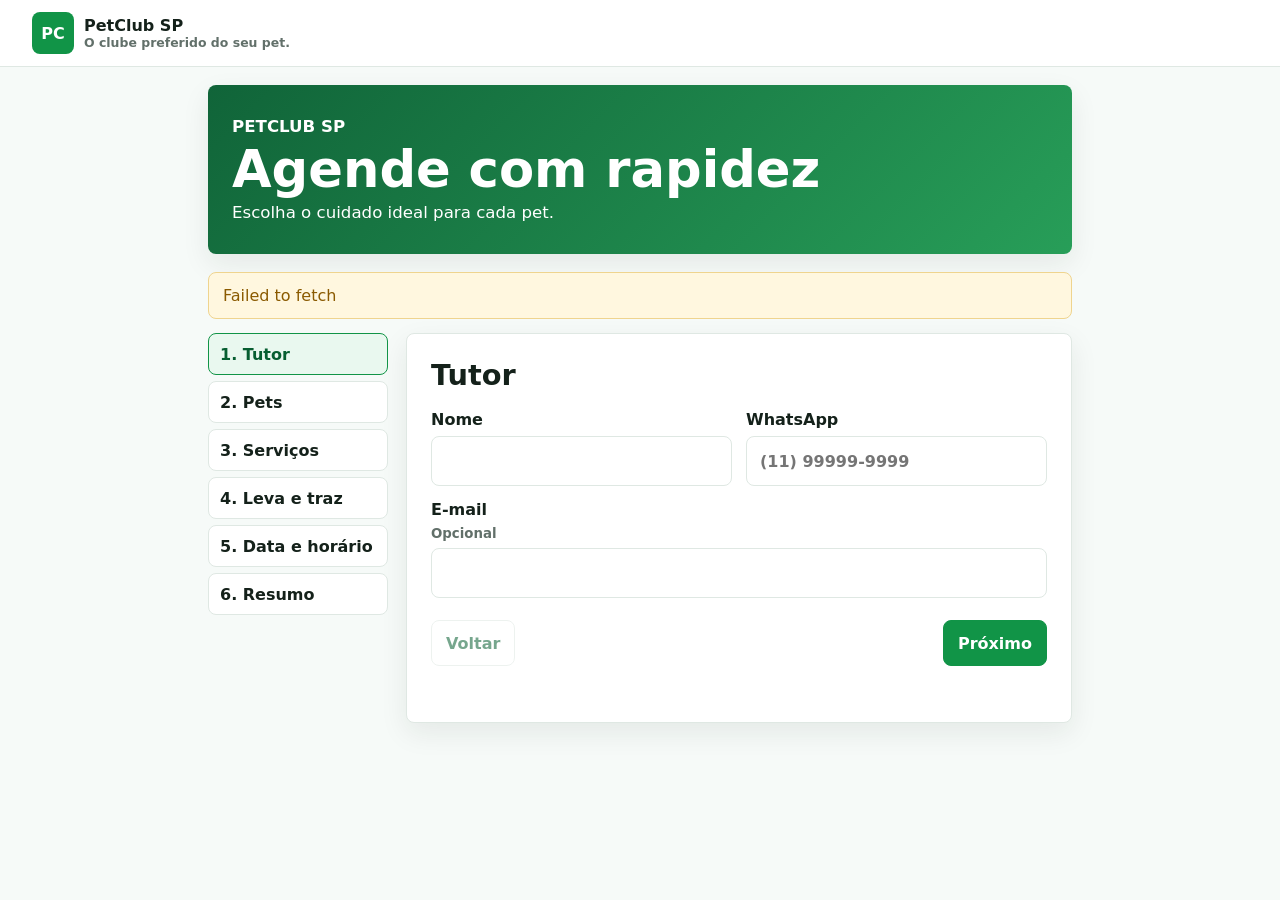
==== commit 3f3824b7: "Add files via upload simple v1" ====
--- a/index.html
+++ b/index.html
@@ -1,12 +1,38 @@
-<!doctype html><html lang="pt-BR"><head><meta charset="UTF-8"><meta name="viewport" content="width=device-width,initial-scale=1"><title>PetClub SP | Agendamento</title><link rel="stylesheet" href="styles.css"><script>window.PETCLUB_API_URL=window.location.hostname.endsWith("github.io")?"https://api.petintelligence.com.br":"";</script><script src="app.js" defer></script></head>
-<body class="client-shell"><header class="client-topbar"><a class="client-brand" href="index.html"><span>PC</span><div><strong>PetClub SP</strong><small>O clube preferido do seu pet.</small></div></a></header><main class="client-main">
-<section class="client-hero compact-hero"><p class="eyebrow">PetClub SP</p><h1>Bem-vindo(a) à PetClub SP</h1><p>Agende os cuidados de cada pet com segurança.</p></section><div id="notice" class="notice hidden"></div><div id="success" class="success hidden"></div>
-<section id="welcome" class="step-panel auth-choice"><h2>Você já é nosso cliente?</h2><button class="button primary" data-auth="login">Sim, já sou cliente</button><button class="button secondary" data-auth="register">Não, quero me cadastrar</button></section>
-<section id="auth" class="step-panel hidden"><button type="button" class="button secondary" id="auth-back">Voltar</button><form id="login-form" class="hidden"><h2>Entrar</h2><div class="field-grid two"><label>WhatsApp<input name="whatsapp" inputmode="tel" required placeholder="(11) 99999-9999"></label><label>PIN de 6 números<input name="pin" inputmode="numeric" pattern="\d{6}" maxlength="6" type="password" required></label></div><button class="button primary">Entrar</button></form>
-<form id="register-form" class="hidden"><h2>Cadastro do tutor</h2><div class="field-grid two"><label>Nome completo<input name="tutor_name" required></label><label>WhatsApp<input name="whatsapp" inputmode="tel" required placeholder="(11) 99999-9999"></label><label>E-mail opcional<input name="email" type="email"></label><label>Crie um PIN de 6 números<input name="pin" inputmode="numeric" pattern="\d{6}" maxlength="6" type="password" required></label></div><h3>Primeiro pet</h3><div id="registration-pet"></div><button class="button primary">Cadastrar</button></form></section>
-<section id="customer-app" class="hidden"><div class="owner-heading"><div><p>Conta do cliente</p><h1 id="customer-name"></h1></div><button id="logout" class="button secondary">Sair</button></div>
-<section class="step-panel"><div class="section-heading"><h2>Meus pets</h2><button id="new-pet" class="button secondary">Cadastrar novo pet</button></div><div id="pets-list" class="pet-profile-list"></div><form id="pet-form" class="hidden pet-editor"><h3 id="pet-form-title">Cadastrar novo pet</h3><input type="hidden" name="pet_id"><div id="pet-fields"></div><div class="form-actions"><button type="button" id="cancel-pet" class="button secondary">Cancelar</button><button class="button primary">Salvar pet</button></div></form></section>
-<form id="booking-form" class="step-panel booking-panel"><h2>Novo agendamento</h2><h3>Selecione os pets e o serviço de cada um</h3><div id="booking-pets" class="booking-pet-list"></div><div id="date-fields" class="field-grid two"><label id="timed-date-label">Data desejada<input name="appointment_date" type="date"></label><label id="timed-hour-label">Horário<select name="appointment_hour"><option value="">Selecione a data</option></select></label><label id="entry-label" class="hidden">Data de entrada<input name="entry_date" type="date"></label><label id="exit-label" class="hidden">Data de saída<input name="exit_date" type="date"></label></div><p id="duration-note" class="field-note"></p>
-<h3>Leva e traz</h3><label>Opção de transporte<select name="transport_option"><option>Não, vou levar até a loja</option><option>Sim, buscar meu pet</option><option>Sim, entregar meu pet</option><option>Sim, buscar e entregar</option></select></label><div id="transport-fields" class="field-grid two hidden"><label>Endereço completo<input name="address"></label><label>Complemento<input name="address_complement"></label><label>Bairro<input name="neighborhood"></label><label>Ponto de referência<input name="reference_point"></label><label>Link de localização opcional<input name="location_link" type="url"></label></div>
-<h3>Observações</h3><label>Observação opcional<textarea name="notes" placeholder="Cuidados especiais para este agendamento"></textarea></label><button class="button primary" type="submit">Confirmar agendamento</button></form></section>
-</main></body></html>
+<!doctype html>
+<html lang="pt-BR">
+<head>
+  <meta charset="UTF-8">
+  <meta name="viewport" content="width=device-width,initial-scale=1">
+  <title>PetClub SP | Agendamento</title>
+  <link rel="stylesheet" href="styles.css">
+  <script>window.PETCLUB_API_URL=window.location.hostname.endsWith("github.io")?"https://api.petintelligence.com.br":"";</script>
+  <script src="app.js" defer></script>
+</head>
+<body class="client-shell">
+<header class="client-topbar"><a class="client-brand" href="index.html"><span>PC</span><div><strong>PetClub SP</strong><small>O clube preferido do seu pet.</small></div></a></header>
+<main class="client-main simple-client">
+  <section class="client-hero compact-hero"><p class="eyebrow">PetClub SP</p><h1>Agende com rapidez</h1><p>Escolha o cuidado ideal para cada pet.</p></section>
+  <div id="notice" class="notice hidden" role="alert"></div>
+  <div id="success" class="success hidden" role="status">Agendamento recebido! Em breve a equipe do PetClub SP irá confirmar.</div>
+  <div class="step-layout">
+    <nav class="steps-nav" aria-label="Etapas do agendamento">
+      <button type="button" class="step-tab active" data-step="0">1. Tutor</button>
+      <button type="button" class="step-tab" data-step="1">2. Pets</button>
+      <button type="button" class="step-tab" data-step="2">3. Serviços</button>
+      <button type="button" class="step-tab" data-step="3">4. Leva e traz</button>
+      <button type="button" class="step-tab" data-step="4">5. Data e horário</button>
+      <button type="button" class="step-tab" data-step="5">6. Resumo</button>
+    </nav>
+    <form id="booking-form" class="step-panel" novalidate>
+      <section class="form-step active" data-step-panel="0"><h2>Tutor</h2><div class="field-grid two"><label>Nome<input name="tutor_name" autocomplete="name" required></label><label>WhatsApp<input name="whatsapp" inputmode="tel" autocomplete="tel" placeholder="(11) 99999-9999" required></label><label class="span-2">E-mail <small>Opcional</small><input name="email" type="email" autocomplete="email"></label></div></section>
+      <section class="form-step" data-step-panel="1"><h2>Pets</h2><p class="step-copy">Informe apenas os pets deste agendamento.</p><div id="pets-editor"></div><button id="add-pet" type="button" class="button secondary add-pet-button">Incluir outro pet neste agendamento</button></section>
+      <section class="form-step" data-step-panel="2"><h2>Serviços</h2><p class="step-copy">Escolha um serviço individual para cada pet.</p><div id="pet-services" class="pet-service-list"></div><p id="duration-note" class="field-note"></p></section>
+      <section class="form-step" data-step-panel="3"><h2>Leva e traz</h2><label>Opção de transporte<select name="transport_option" id="transport-option"><option>Não, vou levar até a loja</option><option>Sim, buscar meu pet</option><option>Sim, entregar meu pet</option><option>Sim, buscar e entregar</option></select></label><div id="transport-fields" class="field-grid two hidden"><label class="span-2">Endereço completo<input name="address"></label><label>Complemento<input name="address_complement"></label><label>Bairro<input name="neighborhood"></label><label>Ponto de referência<input name="reference_point"></label><label>Link de localização <small>Opcional</small><input name="location_link" type="url"></label></div></section>
+      <section class="form-step" data-step-panel="4"><h2>Data e horário</h2><div id="timed-date-fields" class="field-grid two"><label>Data desejada<input name="appointment_date" id="appointment-date" type="date"></label><label>Horário<select name="appointment_hour" id="appointment-hour"><option value="">Selecione a data</option></select></label><p id="date-message" class="field-note span-2"></p></div><div id="range-date-fields" class="field-grid two hidden"><label>Data de entrada<input name="entry_date" id="entry-date" type="date"></label><label>Data de saída<input name="exit_date" id="exit-date" type="date"></label><p class="field-note span-2">A capacidade é verificada para todo o período, incluindo entrada e saída.</p></div><label class="notes-field">Observações <small>Opcional</small><textarea name="notes" placeholder="Cuidados especiais para este agendamento"></textarea></label></section>
+      <section class="form-step" data-step-panel="5"><h2>Resumo</h2><div id="booking-summary" class="summary-list"></div></section>
+      <div class="form-actions"><button id="back-button" type="button" class="button secondary">Voltar</button><button id="next-button" type="button" class="button primary">Próximo</button><button id="confirm-button" type="submit" class="button primary hidden">Confirmar agendamento</button></div>
+    </form>
+  </div>
+</main>
+</body>
+</html>
--- a/styles.css
+++ b/styles.css
@@ -324,3 +324,29 @@
 }
 .auth-choice{display:grid;gap:12px;max-width:620px;margin:auto}.auth-choice .button{width:100%}#auth form{display:grid;gap:18px}.section-heading{display:flex;justify-content:space-between;align-items:center;gap:12px}.pet-profile-list,.booking-pet-list{display:grid;gap:12px}.pet-profile,.booking-pet{display:flex;align-items:center;justify-content:space-between;gap:14px;padding:14px;border:1px solid var(--line);border-radius:var(--radius);background:#fff}.pet-profile>div,.booking-pet>span{display:grid;gap:4px}.pet-profile.inactive{opacity:.62}.pet-profile .button{min-height:36px;padding:7px 10px}.booking-pet{grid-template-columns:auto 1fr minmax(160px,220px);cursor:pointer}.booking-pet>input{width:22px;min-height:22px}.booking-panel{margin-top:18px;display:grid;gap:16px}.pet-editor{margin-top:18px;padding-top:18px;border-top:1px solid var(--line)}label small,.pet-profile small,.booking-pet small{color:var(--muted)}
 @media(max-width:680px){.section-heading,.pet-profile{align-items:stretch;flex-direction:column}.booking-pet{grid-template-columns:auto 1fr}.booking-pet select{grid-column:1/-1}}
+
+/* Client-only compact booking wizard. Owner selectors above remain unchanged. */
+.simple-client { max-width: 920px; }
+.simple-client .compact-hero { padding: 24px; }
+.simple-client .compact-hero h1 { font-size: clamp(2rem, 7vw, 3.2rem); }
+.simple-client .step-layout { grid-template-columns: 180px minmax(0, 1fr); }
+.simple-client .steps-nav { gap: 6px; }
+.simple-client .step-tab { min-height: 42px; padding: 9px 11px; }
+.simple-client .step-panel { min-height: 390px; }
+.booking-pet-editor { margin: 0 0 12px; padding: 14px; border: 1px solid var(--line); border-radius: var(--radius); }
+.booking-pet-editor legend { padding: 0 6px; font-weight: 900; }
+.booking-pet-editor .remove-pet { min-height: 36px; margin-top: 12px; padding: 7px 10px; }
+.pet-service-list { display: grid; gap: 10px; }
+.pet-service-row { display: grid; grid-template-columns: 1fr minmax(180px, 240px); gap: 14px; align-items: end; padding: 13px; border: 1px solid var(--line); border-radius: var(--radius); }
+.pet-service-row div { display: grid; gap: 4px; }
+.pet-service-row small, label small { color: var(--muted); font-weight: 650; }
+.notes-field { margin-top: 18px; }
+@media (max-width: 680px) {
+  .simple-client { padding-inline: 10px; }
+  .simple-client .client-hero { margin-bottom: 12px; }
+  .simple-client .step-layout { grid-template-columns: 1fr; gap: 10px; }
+  .simple-client .steps-nav { position: static; display: flex; overflow-x: auto; padding-bottom: 4px; }
+  .simple-client .step-tab { min-width: max-content; width: auto; }
+  .simple-client .step-panel { min-height: 0; padding: 15px; }
+  .pet-service-row { grid-template-columns: 1fr; }
+}
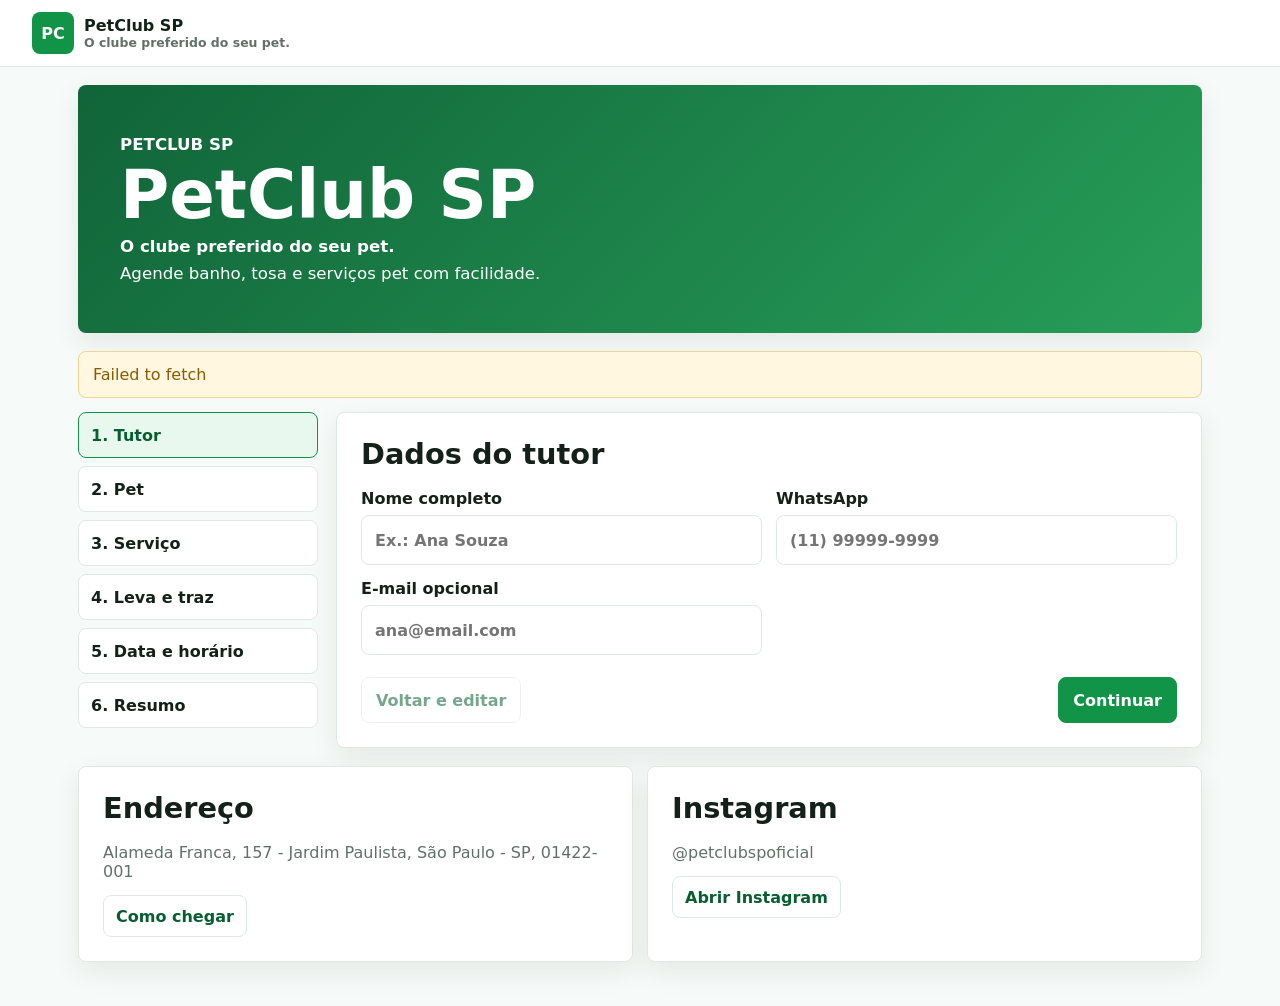
==== commit 60ecc6f7: "Add files via upload MVP v1" ====
--- a/index.html
+++ b/index.html
@@ -1,38 +1,194 @@
 <!doctype html>
 <html lang="pt-BR">
-<head>
-  <meta charset="UTF-8">
-  <meta name="viewport" content="width=device-width,initial-scale=1">
-  <title>PetClub SP | Agendamento</title>
-  <link rel="stylesheet" href="styles.css">
-  <script>window.PETCLUB_API_URL=window.location.hostname.endsWith("github.io")?"https://api.petintelligence.com.br":"";</script>
-  <script src="app.js" defer></script>
-</head>
-<body class="client-shell">
-<header class="client-topbar"><a class="client-brand" href="index.html"><span>PC</span><div><strong>PetClub SP</strong><small>O clube preferido do seu pet.</small></div></a></header>
-<main class="client-main simple-client">
-  <section class="client-hero compact-hero"><p class="eyebrow">PetClub SP</p><h1>Agende com rapidez</h1><p>Escolha o cuidado ideal para cada pet.</p></section>
-  <div id="notice" class="notice hidden" role="alert"></div>
-  <div id="success" class="success hidden" role="status">Agendamento recebido! Em breve a equipe do PetClub SP irá confirmar.</div>
-  <div class="step-layout">
-    <nav class="steps-nav" aria-label="Etapas do agendamento">
-      <button type="button" class="step-tab active" data-step="0">1. Tutor</button>
-      <button type="button" class="step-tab" data-step="1">2. Pets</button>
-      <button type="button" class="step-tab" data-step="2">3. Serviços</button>
-      <button type="button" class="step-tab" data-step="3">4. Leva e traz</button>
-      <button type="button" class="step-tab" data-step="4">5. Data e horário</button>
-      <button type="button" class="step-tab" data-step="5">6. Resumo</button>
-    </nav>
-    <form id="booking-form" class="step-panel" novalidate>
-      <section class="form-step active" data-step-panel="0"><h2>Tutor</h2><div class="field-grid two"><label>Nome<input name="tutor_name" autocomplete="name" required></label><label>WhatsApp<input name="whatsapp" inputmode="tel" autocomplete="tel" placeholder="(11) 99999-9999" required></label><label class="span-2">E-mail <small>Opcional</small><input name="email" type="email" autocomplete="email"></label></div></section>
-      <section class="form-step" data-step-panel="1"><h2>Pets</h2><p class="step-copy">Informe apenas os pets deste agendamento.</p><div id="pets-editor"></div><button id="add-pet" type="button" class="button secondary add-pet-button">Incluir outro pet neste agendamento</button></section>
-      <section class="form-step" data-step-panel="2"><h2>Serviços</h2><p class="step-copy">Escolha um serviço individual para cada pet.</p><div id="pet-services" class="pet-service-list"></div><p id="duration-note" class="field-note"></p></section>
-      <section class="form-step" data-step-panel="3"><h2>Leva e traz</h2><label>Opção de transporte<select name="transport_option" id="transport-option"><option>Não, vou levar até a loja</option><option>Sim, buscar meu pet</option><option>Sim, entregar meu pet</option><option>Sim, buscar e entregar</option></select></label><div id="transport-fields" class="field-grid two hidden"><label class="span-2">Endereço completo<input name="address"></label><label>Complemento<input name="address_complement"></label><label>Bairro<input name="neighborhood"></label><label>Ponto de referência<input name="reference_point"></label><label>Link de localização <small>Opcional</small><input name="location_link" type="url"></label></div></section>
-      <section class="form-step" data-step-panel="4"><h2>Data e horário</h2><div id="timed-date-fields" class="field-grid two"><label>Data desejada<input name="appointment_date" id="appointment-date" type="date"></label><label>Horário<select name="appointment_hour" id="appointment-hour"><option value="">Selecione a data</option></select></label><p id="date-message" class="field-note span-2"></p></div><div id="range-date-fields" class="field-grid two hidden"><label>Data de entrada<input name="entry_date" id="entry-date" type="date"></label><label>Data de saída<input name="exit_date" id="exit-date" type="date"></label><p class="field-note span-2">A capacidade é verificada para todo o período, incluindo entrada e saída.</p></div><label class="notes-field">Observações <small>Opcional</small><textarea name="notes" placeholder="Cuidados especiais para este agendamento"></textarea></label></section>
-      <section class="form-step" data-step-panel="5"><h2>Resumo</h2><div id="booking-summary" class="summary-list"></div></section>
-      <div class="form-actions"><button id="back-button" type="button" class="button secondary">Voltar</button><button id="next-button" type="button" class="button primary">Próximo</button><button id="confirm-button" type="submit" class="button primary hidden">Confirmar agendamento</button></div>
-    </form>
-  </div>
-</main>
-</body>
+  <head>
+    <meta charset="UTF-8" />
+    <meta name="viewport" content="width=device-width, initial-scale=1.0" />
+    <title>PetClub SP | Agendamento</title>
+    <link rel="stylesheet" href="styles.css" />
+    <script>
+      window.PETCLUB_API_URL = window.location.hostname.endsWith("github.io")
+        ? "https://api.petintelligence.com.br"
+        : "";
+    </script>
+    <script src="app.js" defer></script>
+  </head>
+  <body class="client-shell">
+    <header class="client-topbar">
+      <a class="client-brand" href="index.html" aria-label="PetClub SP">
+        <span>PC</span>
+        <div>
+          <strong>PetClub SP</strong>
+          <small>O clube preferido do seu pet.</small>
+        </div>
+      </a>
+    </header>
+
+    <main class="client-main">
+      <section class="client-hero compact-hero">
+        <div>
+          <p class="eyebrow">PetClub SP</p>
+          <h1>PetClub SP</h1>
+          <p class="hero-slogan">O clube preferido do seu pet.</p>
+          <p>Agende banho, tosa e serviços pet com facilidade.</p>
+        </div>
+      </section>
+
+      <div id="api-warning" class="notice hidden"></div>
+      <div id="success-message" class="success hidden">
+        <strong>Agendamento recebido!</strong>
+        <span>Em breve a equipe do PetClub SP irá confirmar.</span>
+      </div>
+
+      <section class="step-layout">
+        <aside class="steps-nav" aria-label="Etapas do agendamento">
+          <button class="step-tab active" type="button" data-step="0">1. Tutor</button>
+          <button class="step-tab" type="button" data-step="1">2. Pet</button>
+          <button class="step-tab" type="button" data-step="2">3. Serviço</button>
+          <button class="step-tab" type="button" data-step="3">4. Leva e traz</button>
+          <button class="step-tab" type="button" data-step="4">5. Data e horário</button>
+          <button class="step-tab" type="button" data-step="5">6. Resumo</button>
+        </aside>
+
+        <form id="booking-form" class="step-panel">
+          <div class="form-step active" data-step-panel="0">
+            <h2>Dados do tutor</h2>
+            <div class="field-grid two">
+              <label>Nome completo
+                <input name="tutor_name" autocomplete="name" required placeholder="Ex.: Ana Souza" />
+              </label>
+              <label>WhatsApp
+                <input name="whatsapp" inputmode="tel" autocomplete="tel" required placeholder="(11) 99999-9999" />
+              </label>
+              <label>E-mail opcional
+                <input name="email" type="email" autocomplete="email" placeholder="ana@email.com" />
+              </label>
+            </div>
+          </div>
+
+          <div class="form-step" data-step-panel="1">
+            <h2>Dados do pet</h2>
+            <div id="first-pet-fields" class="field-grid two">
+              <label>Nome do pet
+                <input name="pet_name" required placeholder="Ex.: Jack" />
+              </label>
+              <label>Tipo do pet
+                <select name="pet_type" required>
+                  <option>Cachorro</option>
+                  <option>Gato</option>
+                  <option>Outro</option>
+                </select>
+              </label>
+              <label>Porte
+                <select name="pet_size" required>
+                  <option>Pequeno</option>
+                  <option>Médio</option>
+                  <option>Grande</option>
+                  <option>Gigante</option>
+                </select>
+              </label>
+              <label>Tipo de pelagem
+                <select name="coat_type" required><option value="Curta">Curta</option><option value="Longa">Longa</option></select>
+              </label>
+              <label class="span-2">Observações/preferências
+                <textarea name="notes" placeholder="Alergia, medo, preferência de shampoo, comportamento ou cuidado especial"></textarea>
+              </label>
+            </div>
+            <div id="additional-pets"></div>
+            <button type="button" id="add-pet" class="button secondary add-pet-button">Adicionar outro pet</button>
+          </div>
+
+          <div class="form-step" data-step-panel="2">
+            <h2>Escolha o serviço</h2>
+            <p class="step-copy">Escolha um serviço principal obrigatório e, se quiser, adicione extras.</p>
+            <h3>Serviço principal</h3>
+            <div id="primary-service-options" class="service-grid"></div>
+            <h3>Serviços adicionais</h3>
+            <div id="additional-service-options" class="addon-grid"></div>
+          </div>
+
+          <div class="form-step" data-step-panel="3">
+            <h2>Leva e traz</h2>
+            <label>Você precisa de leva e traz?
+              <select name="transport_option" id="transport-option" required>
+                <option>Não, vou levar até a loja</option>
+                <option>Sim, buscar meu pet</option>
+                <option>Sim, entregar meu pet</option>
+                <option>Sim, buscar e entregar</option>
+              </select>
+            </label>
+            <p id="dog-taxi-note" class="field-note hidden">Dog Taxi foi escolhido como adicional e aparecerá no resumo.</p>
+            <div id="transport-fields" class="field-grid two hidden">
+              <label>Endereço completo
+                <input name="address" placeholder="Rua, número" />
+              </label>
+              <label>Complemento
+                <input name="address_complement" placeholder="Apto, bloco, casa" />
+              </label>
+              <label>Bairro
+                <input name="neighborhood" placeholder="Ex.: Jardim Paulista" />
+              </label>
+              <label>Ponto de referência
+                <input name="reference_point" placeholder="Ex.: próximo à padaria" />
+              </label>
+              <label>Link de localização opcional
+                <input name="location_link" type="url" placeholder="https://..." />
+              </label>
+            </div>
+          </div>
+
+          <div class="form-step" data-step-panel="4">
+            <h2>Data e horário</h2>
+            <div id="timed-date-fields" class="field-grid two">
+              <label>Data desejada
+                <input name="appointment_date" id="appointment-date" type="date" required />
+              </label>
+              <label>Horário desejado
+                <select name="appointment_hour" id="appointment-hour" required>
+                  <option value="">Selecione uma data</option>
+                </select>
+              </label>
+            </div>
+            <div id="range-date-fields" class="field-grid two hidden">
+              <label>Data de entrada
+                <input name="entry_date" id="entry-date" type="date" />
+              </label>
+              <label>Data de saída
+                <input name="exit_date" id="exit-date" type="date" />
+              </label>
+            </div>
+            <p id="date-message" class="field-note"></p>
+            <div class="business-hours-box">
+              <strong>Horário de funcionamento</strong>
+              <span>Segunda a sábado: último início às 16:30</span>
+              <span>Domingo: Fechado</span>
+            </div>
+          </div>
+
+          <div class="form-step" data-step-panel="5">
+            <h2>Resumo</h2>
+            <div id="booking-summary" class="summary-list"></div>
+          </div>
+
+          <div class="form-actions">
+            <button type="button" class="button secondary" id="back-button">Voltar e editar</button>
+            <button type="button" class="button" id="next-button">Continuar</button>
+            <button type="submit" class="button primary hidden" id="confirm-button">Confirmar Agendamento</button>
+          </div>
+        </form>
+      </section>
+
+      <section class="info-grid">
+        <article class="info-card">
+          <h2>Endereço</h2>
+          <p>Alameda Franca, 157 - Jardim Paulista, São Paulo - SP, 01422-001</p>
+          <a class="button-link secondary" href="https://www.google.com/maps/place/Alameda+Franca,+157+-+Jardim+Paulista,+S%C3%A3o+Paulo+-+SP,+01422-001/@-23.5676,-46.657,17z/data=!4m6!3m5!1s0x94ce59c5cbec8611:0x60436cb995cb015e!8m2!3d-23.5676645!4d-46.6570084!16s%2Fg%2F11rgfzb416?hl=en&entry=ttu&g_ep=EgoyMDI2MDYyOS4wIKXMDSoASAFQAw%3D%3D" target="_blank" rel="noreferrer">Como chegar</a>
+        </article>
+        <article class="info-card">
+          <h2>Instagram</h2>
+          <p>@petclubspoficial</p>
+          <a class="button-link secondary" href="https://instagram.com/petclubspoficial" target="_blank" rel="noreferrer">Abrir Instagram</a>
+        </article>
+      </section>
+    </main>
+  </body>
 </html>
--- a/styles.css
+++ b/styles.css
@@ -322,31 +322,3 @@
   .summary-item { align-items: flex-start; flex-direction: column; gap: 4px; }
   .summary-item strong { text-align: left; }
 }
-.auth-choice{display:grid;gap:12px;max-width:620px;margin:auto}.auth-choice .button{width:100%}#auth form{display:grid;gap:18px}.section-heading{display:flex;justify-content:space-between;align-items:center;gap:12px}.pet-profile-list,.booking-pet-list{display:grid;gap:12px}.pet-profile,.booking-pet{display:flex;align-items:center;justify-content:space-between;gap:14px;padding:14px;border:1px solid var(--line);border-radius:var(--radius);background:#fff}.pet-profile>div,.booking-pet>span{display:grid;gap:4px}.pet-profile.inactive{opacity:.62}.pet-profile .button{min-height:36px;padding:7px 10px}.booking-pet{grid-template-columns:auto 1fr minmax(160px,220px);cursor:pointer}.booking-pet>input{width:22px;min-height:22px}.booking-panel{margin-top:18px;display:grid;gap:16px}.pet-editor{margin-top:18px;padding-top:18px;border-top:1px solid var(--line)}label small,.pet-profile small,.booking-pet small{color:var(--muted)}
-@media(max-width:680px){.section-heading,.pet-profile{align-items:stretch;flex-direction:column}.booking-pet{grid-template-columns:auto 1fr}.booking-pet select{grid-column:1/-1}}
-
-/* Client-only compact booking wizard. Owner selectors above remain unchanged. */
-.simple-client { max-width: 920px; }
-.simple-client .compact-hero { padding: 24px; }
-.simple-client .compact-hero h1 { font-size: clamp(2rem, 7vw, 3.2rem); }
-.simple-client .step-layout { grid-template-columns: 180px minmax(0, 1fr); }
-.simple-client .steps-nav { gap: 6px; }
-.simple-client .step-tab { min-height: 42px; padding: 9px 11px; }
-.simple-client .step-panel { min-height: 390px; }
-.booking-pet-editor { margin: 0 0 12px; padding: 14px; border: 1px solid var(--line); border-radius: var(--radius); }
-.booking-pet-editor legend { padding: 0 6px; font-weight: 900; }
-.booking-pet-editor .remove-pet { min-height: 36px; margin-top: 12px; padding: 7px 10px; }
-.pet-service-list { display: grid; gap: 10px; }
-.pet-service-row { display: grid; grid-template-columns: 1fr minmax(180px, 240px); gap: 14px; align-items: end; padding: 13px; border: 1px solid var(--line); border-radius: var(--radius); }
-.pet-service-row div { display: grid; gap: 4px; }
-.pet-service-row small, label small { color: var(--muted); font-weight: 650; }
-.notes-field { margin-top: 18px; }
-@media (max-width: 680px) {
-  .simple-client { padding-inline: 10px; }
-  .simple-client .client-hero { margin-bottom: 12px; }
-  .simple-client .step-layout { grid-template-columns: 1fr; gap: 10px; }
-  .simple-client .steps-nav { position: static; display: flex; overflow-x: auto; padding-bottom: 4px; }
-  .simple-client .step-tab { min-width: max-content; width: auto; }
-  .simple-client .step-panel { min-height: 0; padding: 15px; }
-  .pet-service-row { grid-template-columns: 1fr; }
-}
